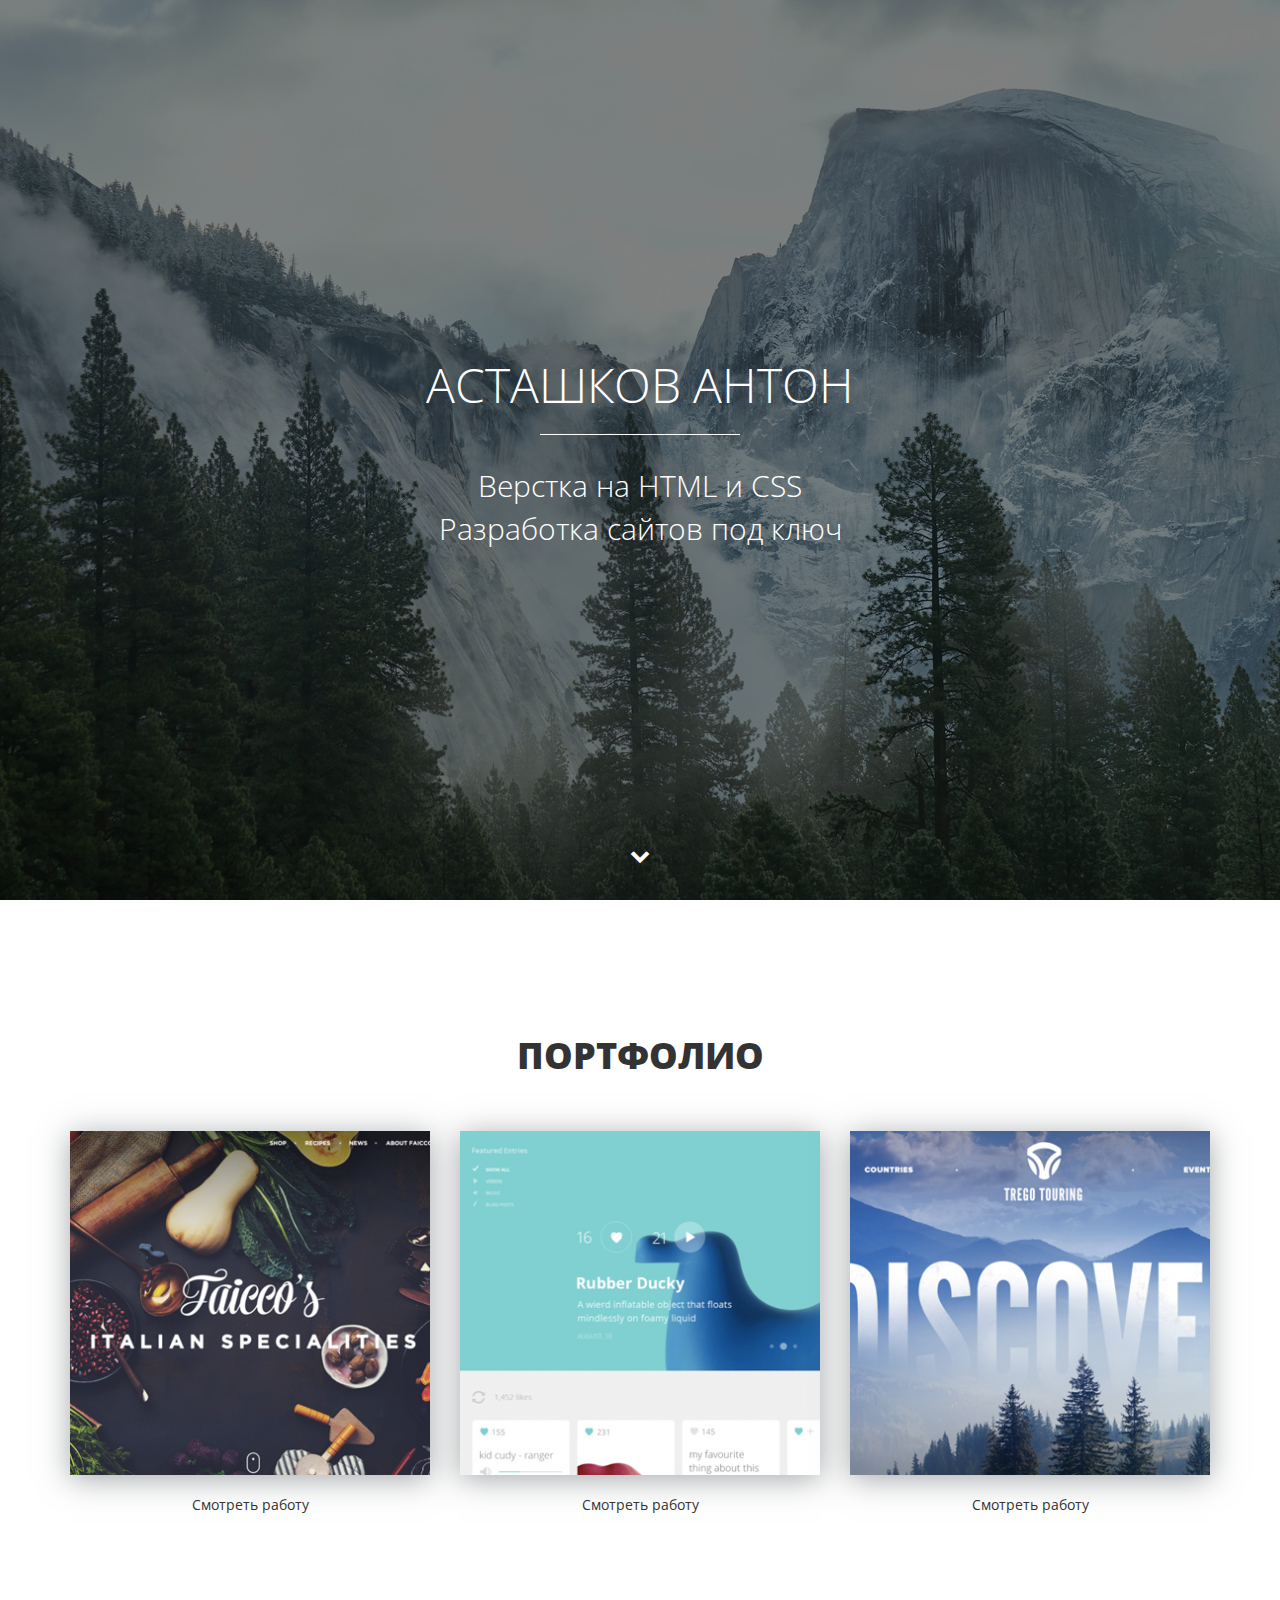
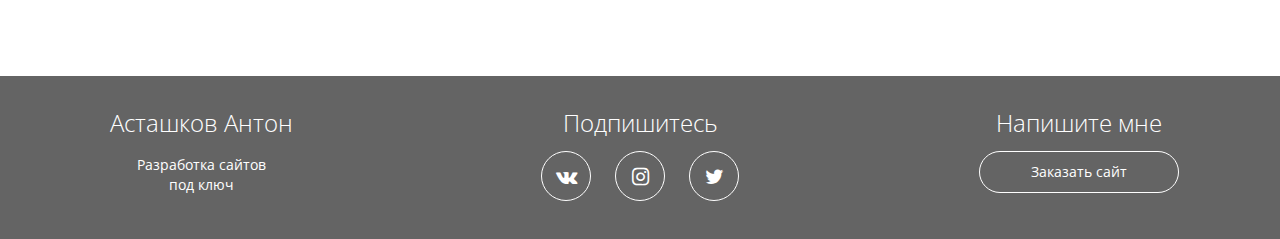
==== index.html @ 994c5279 "Update index.html" ====
<!DOCTYPE html>
<html lang="ru">
  <head>
    <meta charset="utf-8">
    <meta http-equiv="X-UA-Compatible" content="IE=edge">
    <meta name="viewport" content="width=device-width, initial-scale=1">
    <!-- meta для соцсетей -->
    <meta property="og:url" content="">
    <meta property="og:type" content="website">
    <meta property="og:title" content="Асташков Антон - верстка сайтов на HTML и CSS">
    <meta property="og:image" content="">
    <meta property="og:description" content="Закажите разработку сайта без посредников от 5 990 рублей">
    <meta property="og:site_name" content="Портфолио верстальщика">
    <meta property="article:author" content="Асташков Антон">
    <!-- Заголовок сайта -->
    <title>Асташков Антон - Портфолио</title>
    <link href="https://fonts.googleapis.com/css?family=Open+Sans:400,700&amp;subset=cyrillic" rel="stylesheet">
    <link href="css/bootstrap.min.css" rel="stylesheet">
    <link rel="stylesheet" href="css/fontello.css">
    <link rel="stylesheet" href="css/fontello-embedded.css">
    <link href="css/style.css" rel="stylesheet">
    <!-- Фавиконка -->
    <link rel="shortcut icon" type="image/x-icon" href="favicon.ico">
    <!--[if lt IE 9]>
      <script src="https://oss.maxcdn.com/html5shiv/3.7.3/html5shiv.min.js"></script>
      <script src="https://oss.maxcdn.com/respond/1.4.2/respond.min.js"></script>
    <![endif]-->
  </head>
  <body>
      
      <div class="main">
      <div class="main-overlay"></div>
        <div class="wrapper">
          <div class="main-header">
            <h1>Асташков Антон </h1>
            <div class="main-line"></div>
            <p>Верстка на HTML и CSS <br>Разработка сайтов под ключ</p>
          </div>
        </div>
        <a class="main-down" href="#portfolio"><i class="icon-down" ></i></a>
      </div> 

      <div class="portfolio" id="portfolio">
        <div class="container">
          <h2 class="section-header">Портфолио</h2>
          <div class="row">
            <div class="col-md-4">
              <div class="portfolio-block">
              <img src="img/portfolio/1.jpg" alt="Работа №1">
              <a data-toggle="modal" data-work='work-1' href="#work">Смотреть работу</a>
              </div>
            </div>
            <div class="col-md-4">
              <div class="portfolio-block">
              <img src="img/portfolio/2.jpg" alt="Работа №2">
              <a data-toggle="modal" data-work='work-2' href="#work">Смотреть работу</a>
              </div>
            </div>
            <div class="col-md-4">
              <div class="portfolio-block">
              <img src="img/portfolio/3.jpg" alt="Работа №3">
              <a data-toggle="modal" data-work='work-3' href="#work">Смотреть работу</a>
              </div>
            </div>
          </div>
        </div>
      </div>   

      <div class="footer">
        <div class="container">
          <div class="row">
            <div class="col-md-3">
              <strong>Асташков Антон</strong>
              <p>Разработка сайтов <br>под ключ</p>
            </div>
            <div class="col-md-6">
              <strong>Подпишитесь</strong>
              <div class="social-links">
                <a href="#"><i class="icon-vk"></i></a>
                <a href="#"><i class="icon-instagram"></i></a>
                <a href="#"><i class="icon-twitter"></i></a>
              </div>
            </div>
            <div class="col-md-3">
              <strong>Напишите мне</strong>
              <a href="https://vk.me/id140202770" class="offer-btn">Заказать сайт</a>
            </div>
          </div>
        </div>
      </div>

      <!-- Всплывающие окна -->
      <div class="modal fade" id="work" role="dialog">
        <div class="modal-dialog" role="document">
          <div class="modal-content">
            <div class="modal-header">
              <button type="button" class="close" data-dismiss="modal" aria-label="Close"><span aria-hidden="true">&times;</span></button>
              <h4 class="modal-title">Описание проекта</h4>
            </div>
            <div class="modal-body">
              
            </div>
          </div>
        </div>
      </div>

    <!-- jQuery (necessary for Bootstrap's JavaScript plugins) -->
    <script src="https://ajax.googleapis.com/ajax/libs/jquery/1.12.4/jquery.min.js"></script>
    <script src="js/bootstrap.min.js"></script>
    <script>
      $(function() {
        var link = $('a[data-toggle="modal"]');
        link.on('click', function(event) {
          var work = $(this).attr('data-work');
          var modal = $('.modal');
          modal.find('.modal-body').load(work+'.html');
        });
      });
    </script>
    <script>
    $(document).ready(function) {
      //навигация - плавный скроллинг к якорю
      $(".slowly").on("click", function(event) {
          //отменяем стандартную обработку нажатия по ссылке
          event.preventDefault();
          //забираем идентификатор бока с атрибута href
          var id = $(this).attr('href'),
          //узнаем высоту от начала страницы до блока на который ссылается якорь
          top = $(id).offset().top;
          //анимируем переход на расстояние - top за 800 мс
          $('body,html').animate({scrollTop: top}, 800);
      });

    };
    </script>
  </body>
</html>
---- css/fontello.css ----
@font-face {
  font-family: 'fontello';
  src: url('../font/fontello.eot?89459478');
  src: url('../font/fontello.eot?89459478#iefix') format('embedded-opentype'),
       url('../font/fontello.woff2?89459478') format('woff2'),
       url('../font/fontello.woff?89459478') format('woff'),
       url('../font/fontello.ttf?89459478') format('truetype'),
       url('../font/fontello.svg?89459478#fontello') format('svg');
  font-weight: normal;
  font-style: normal;
}
/* Chrome hack: SVG is rendered more smooth in Windozze. 100% magic, uncomment if you need it. */
/* Note, that will break hinting! In other OS-es font will be not as sharp as it could be */
/*
@media screen and (-webkit-min-device-pixel-ratio:0) {
  @font-face {
    font-family: 'fontello';
    src: url('../font/fontello.svg?89459478#fontello') format('svg');
  }
}
*/
 
 [class^="icon-"]:before, [class*=" icon-"]:before {
  font-family: "fontello";
  font-style: normal;
  font-weight: normal;
  speak: none;
 
  display: inline-block;
  text-decoration: inherit;
  width: 1em;
  margin-right: .2em;
  text-align: center;
  /* opacity: .8; */
 
  /* For safety - reset parent styles, that can break glyph codes*/
  font-variant: normal;
  text-transform: none;
 
  /* fix buttons height, for twitter bootstrap */
  line-height: 1em;
 
  /* Animation center compensation - margins should be symmetric */
  /* remove if not needed */
  margin-left: .2em;
 
  /* you can be more comfortable with increased icons size */
  /* font-size: 120%; */
 
  /* Font smoothing. That was taken from TWBS */
  -webkit-font-smoothing: antialiased;
  -moz-osx-font-smoothing: grayscale;
 
  /* Uncomment for 3D effect */
  /* text-shadow: 1px 1px 1px rgba(127, 127, 127, 0.3); */
}
 
.icon-down:before { content: '\e800'; } /* '' */
.icon-twitter:before { content: '\f099'; } /* '' */
.icon-instagram:before { content: '\f16d'; } /* '' */
.icon-vk:before { content: '\f189'; } /* '' */
---- css/fontello-embedded.css ----
@font-face {
  font-family: 'fontello';
  src: url('../font/fontello.eot?19868677');
  src: url('../font/fontello.eot?19868677#iefix') format('embedded-opentype'),
       url('../font/fontello.svg?19868677#fontello') format('svg');
  font-weight: normal;
  font-style: normal;
}
@font-face {
  font-family: 'fontello';
  src: url('[data-uri]') format('woff'),
       url('[data-uri]') format('truetype');
}
/* Chrome hack: SVG is rendered more smooth in Windozze. 100% magic, uncomment if you need it. */
/* Note, that will break hinting! In other OS-es font will be not as sharp as it could be */
/*
@media screen and (-webkit-min-device-pixel-ratio:0) {
  @font-face {
    font-family: 'fontello';
    src: url('../font/fontello.svg?19868677#fontello') format('svg');
  }
}
*/
 
 [class^="icon-"]:before, [class*=" icon-"]:before {
  font-family: "fontello";
  font-style: normal;
  font-weight: normal;
  speak: none;
 
  display: inline-block;
  text-decoration: inherit;
  width: 1em;
  margin-right: .2em;
  text-align: center;
  /* opacity: .8; */
 
  /* For safety - reset parent styles, that can break glyph codes*/
  font-variant: normal;
  text-transform: none;
     
  /* fix buttons height, for twitter bootstrap */
  line-height: 1em;
 
  /* Animation center compensation - margins should be symmetric */
  /* remove if not needed */
  margin-left: .2em;
 
  /* you can be more comfortable with increased icons size */
  /* font-size: 120%; */
 
  /* Uncomment for 3D effect */
  /* text-shadow: 1px 1px 1px rgba(127, 127, 127, 0.3); */
}
.icon-down:before { content: '\e800'; } /* '' */
.icon-twitter:before { content: '\f099'; } /* '' */
.icon-instagram:before { content: '\f16d'; } /* '' */
.icon-vk:before { content: '\f189'; } /* '' */
---- css/style.css ----
body {
	font-family: 'Open Sans', sans-serif;
}
html {
	font-size: 10px;
}
a:active, a:visited, a:focus {
	text-decoration: none;
	outline: none;
}
.wrapper {
	display:table-cell;
	vertical-align:middle;
}
.main {
	position: relative;
	display:table;
	width: 100%;
	text-align: center;
	color: #fff;
	height: 100vh;
	background: #000 url(../img/main-bg.jpg) center center no-repeat;
}
.main-overlay {
	position: absolute;
	z-index: 1;
	width: 100%;
	height: 100%;
	background-color: rgba(0,0,0,0.5);
}
.main h1 {
	margin-bottom: 1.4rem;
	font-weight: 300;
	text-transform: uppercase;
	font-size: 4.8rem;
}
.main p {
	font-size: 3rem;
	font-weight: 300;
}
.main-header {
	position: relative;
	z-index: 2;
}
.main-line {
	width: 200px;
	height: 1px;
	background-color: #fff;
	margin: 0 auto;
}
.main-down {
	position: absolute;
	color: #fff;
	z-index: 4;
	bottom: 2rem;
	display: inline-block;
	font-size: 2rem;
	width: 50px;
	height: 50px;
	border-radius: 50%;
	border: 1px solid transparent;
	line-height: 50px;
	left: 50%;
	margin-left: -25px;
	transition: 0.2s;
}
.main-down:hover {
	color: #fff;
	border-color: #fff;
}
/*Секция с портфолио*/
.portfolio {
	padding: 10rem 0px;
	text-align: center;
}
.section-header {
	text-transform: uppercase;
	font-weight: 800;
	font-size: 3.6rem;
	margin-bottom: 5rem;
}
.portfolio img {
	width: 100%;
	max-width: 360px;
	box-shadow: 0px 4px 29px 0px rgba(87, 92, 97, 0.54);
}
.portfolio a {
	display: block;
	margin: 2rem auto 6rem;
	color: #333;
	width: 17rem;
	border-bottom: 1px solid transparent;
}
.portfolio a:hover {
	text-decoration: none;
	border-bottom: 1px dotted #333;
}
/*Секция - подвал*/
.footer {
	background-color: #646464;
	color: #fff;
	text-align: center;
	padding: 3rem 0;
}
.footer strong {
	font-weight: 300;
	font-size: 2.4rem;
}
.social-links {
	margin-top: 1rem;
}
.social-links a {
	width: 5rem;
	height: 5rem;
	line-height: 5rem;
	display: inline-block;
	color: #fff;
	border: solid 1px #fff;
	border-radius: 50%;
	margin-left: 1rem;
	margin-right: 1rem;
	font-size: 2rem;
	transition: 0.2s;
}
.social-links a:hover {
	background-color: #fff;
	color: #646464;
}
.offer-btn {
	display: block;
	width: 80%;
	max-width: 200px;
	margin: 1rem auto;
	border: 1px solid #fff;
	padding-top: 1rem;
	padding-bottom: 1rem;
	color: #fff;
	border-radius: 100px;
	transition: 0.2s;
}
.offer-btn:hover {
	text-decoration: none;
	background-color: #fff;
	color: #646464;
}
.modal img {
	width: 100%;
}
.modal-title {
	font-weight: 800;
	font-size: 2rem;
}
.close {
	background-color: transparent;
	border: none;
	font-size: 2.5rem;
	position: absolute;
	right: 2rem;
	top: 1rem;
}
.modal-btn {
	display: inline-block;
	color: #333;
	border: 1px solid #333;
	padding: 10px 20px;
	border-radius: 5px;
}
.modal-btn:hover {
	background-color: #333;
	color: #fff;
	text-decoration: none;
}
@media (min-width: 0px) and (max-width: 767px) {
	html {
		font-size: 7px;
	}
	.footer strong {
		margin: 3rem 0 2rem;
		display: inline-block;
	}
	.social-links a {
		font-size: 1.5rem;
	}
}

@media (min-width: 768px) and (max-width: 991px) {
	.footer strong {
		margin: 3rem 0 2rem;
		display: inline-block;
	}
}
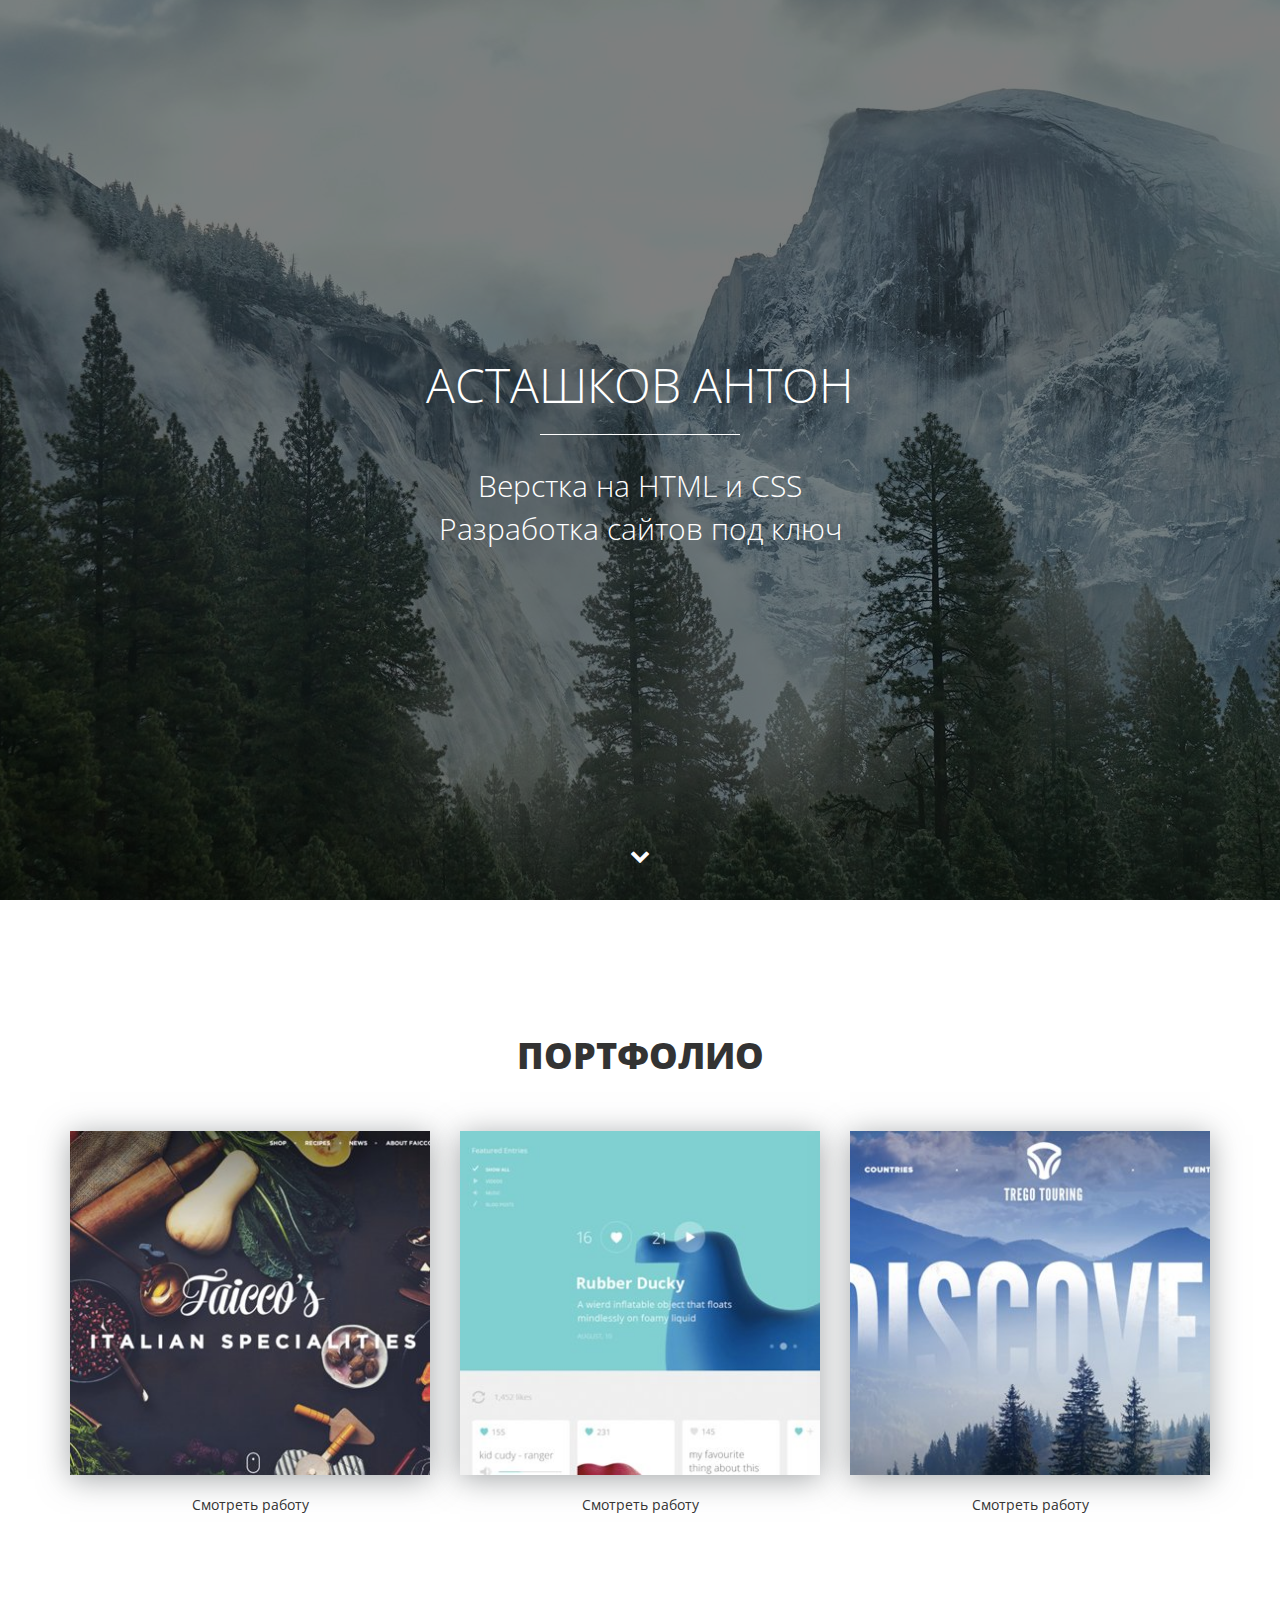
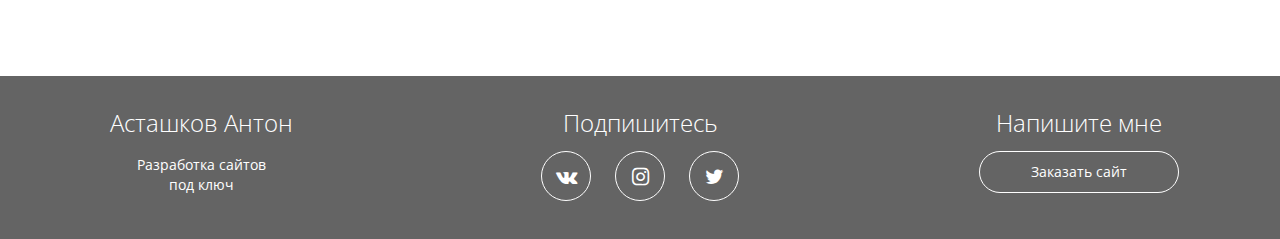
==== commit d7bd30f8: "index.html" ====
--- a/index.html
+++ b/index.html
@@ -37,7 +37,7 @@
             <p>Верстка на HTML и CSS <br>Разработка сайтов под ключ</p>
           </div>
         </div>
-        <a class="main-down" href="#portfolio"><i class="icon-down" ></i></a>
+        <a class="main-down slowly" href="#portfolio"><i class="icon-down" ></i></a>
       </div> 
 
       <div class="portfolio" id="portfolio">
@@ -118,7 +118,7 @@
       });
     </script>
     <script>
-    $(document).ready(function) {
+    $(document).ready(function() {
       //навигация - плавный скроллинг к якорю
       $(".slowly").on("click", function(event) {
           //отменяем стандартную обработку нажатия по ссылке
@@ -131,7 +131,7 @@
           $('body,html').animate({scrollTop: top}, 800);
       });
 
-    };
+    });
     </script>
   </body>
-</html>
+</html>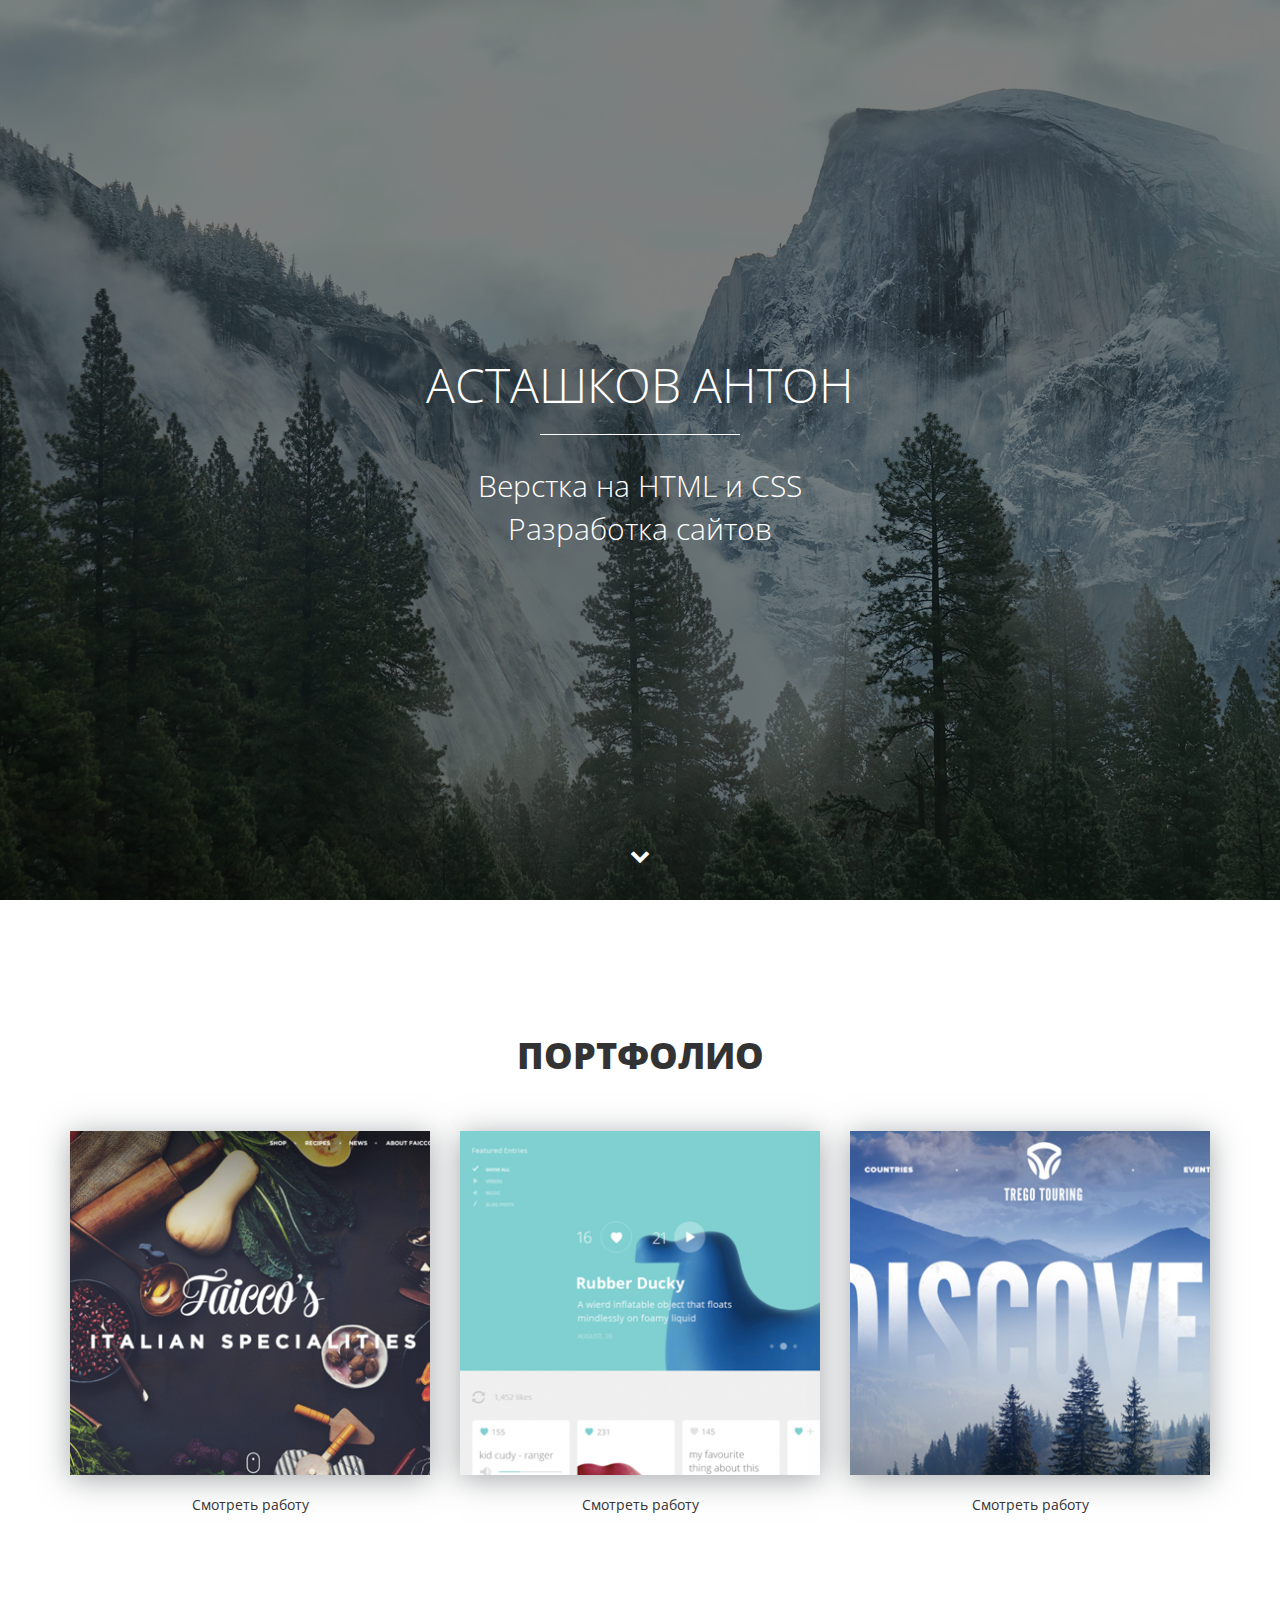
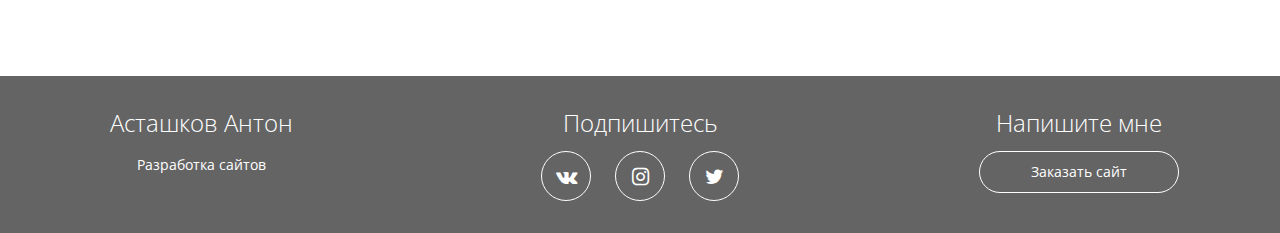
==== commit bf859eaa: "Add files via upload" ====
--- a/index.html
+++ b/index.html
@@ -34,7 +34,7 @@
           <div class="main-header">
             <h1>Асташков Антон </h1>
             <div class="main-line"></div>
-            <p>Верстка на HTML и CSS <br>Разработка сайтов под ключ</p>
+            <p>Верстка на HTML и CSS <br>Разработка сайтов <!-- под ключ --></p>
           </div>
         </div>
         <a class="main-down slowly" href="#portfolio"><i class="icon-down" ></i></a>
@@ -71,7 +71,7 @@
           <div class="row">
             <div class="col-md-3">
               <strong>Асташков Антон</strong>
-              <p>Разработка сайтов <br>под ключ</p>
+              <p>Разработка сайтов <br><!-- под ключ --></p>
             </div>
             <div class="col-md-6">
               <strong>Подпишитесь</strong>
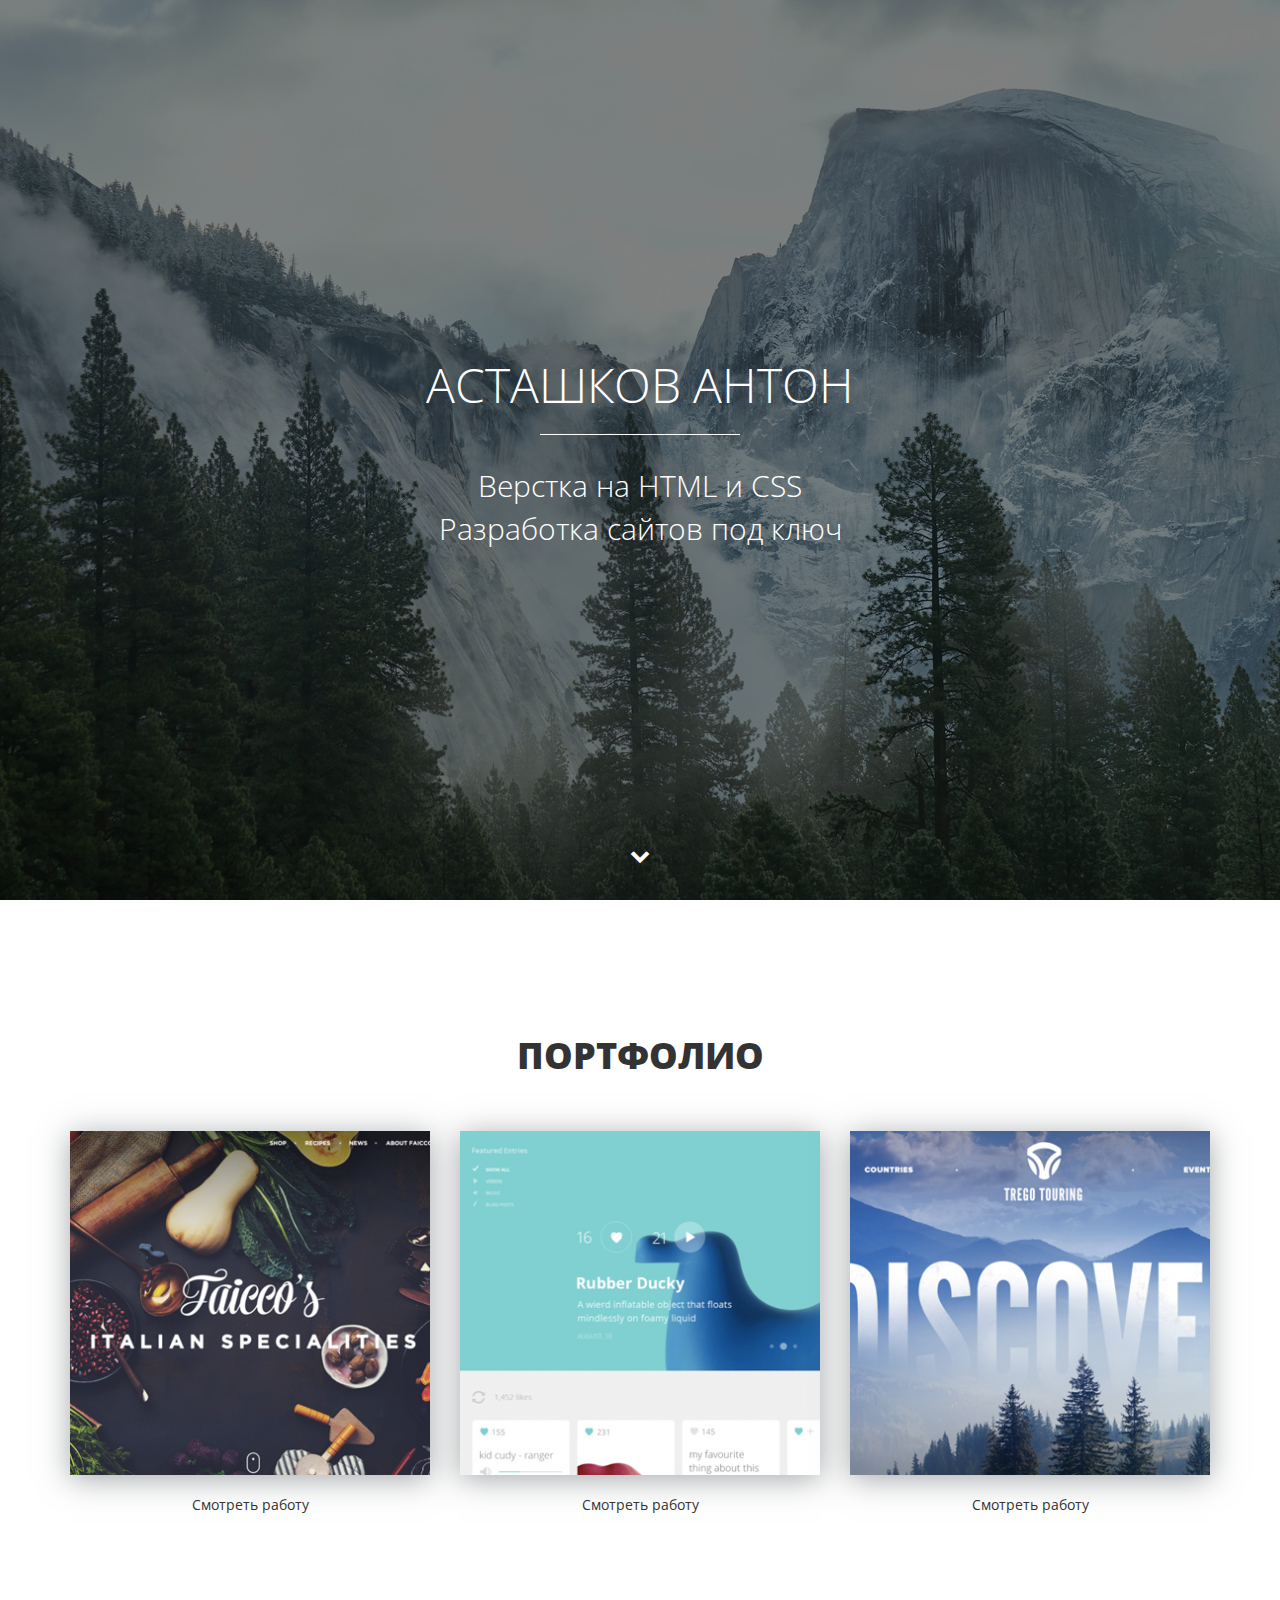
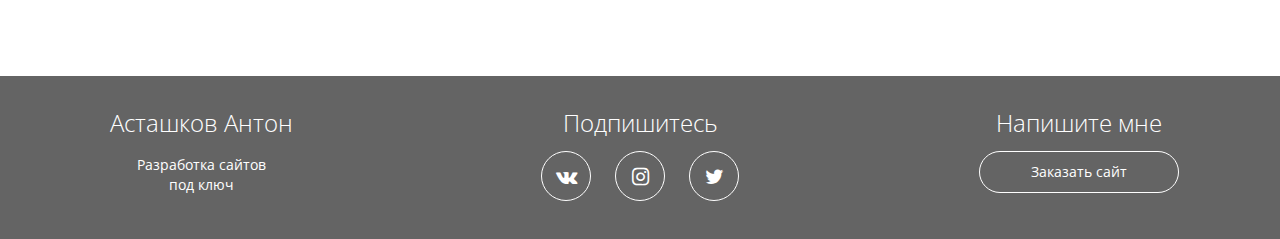
==== commit f50997a5: "Add files via upload" ====
--- a/index.html
+++ b/index.html
@@ -34,7 +34,7 @@
           <div class="main-header">
             <h1>Асташков Антон </h1>
             <div class="main-line"></div>
-            <p>Верстка на HTML и CSS <br>Разработка сайтов <!-- под ключ --></p>
+            <p>Верстка на HTML и CSS <br>Разработка сайтов под ключ</p>
           </div>
         </div>
         <a class="main-down slowly" href="#portfolio"><i class="icon-down" ></i></a>
@@ -71,7 +71,7 @@
           <div class="row">
             <div class="col-md-3">
               <strong>Асташков Антон</strong>
-              <p>Разработка сайтов <br><!-- под ключ --></p>
+              <p>Разработка сайтов <br>под ключ</p>
             </div>
             <div class="col-md-6">
               <strong>Подпишитесь</strong>
